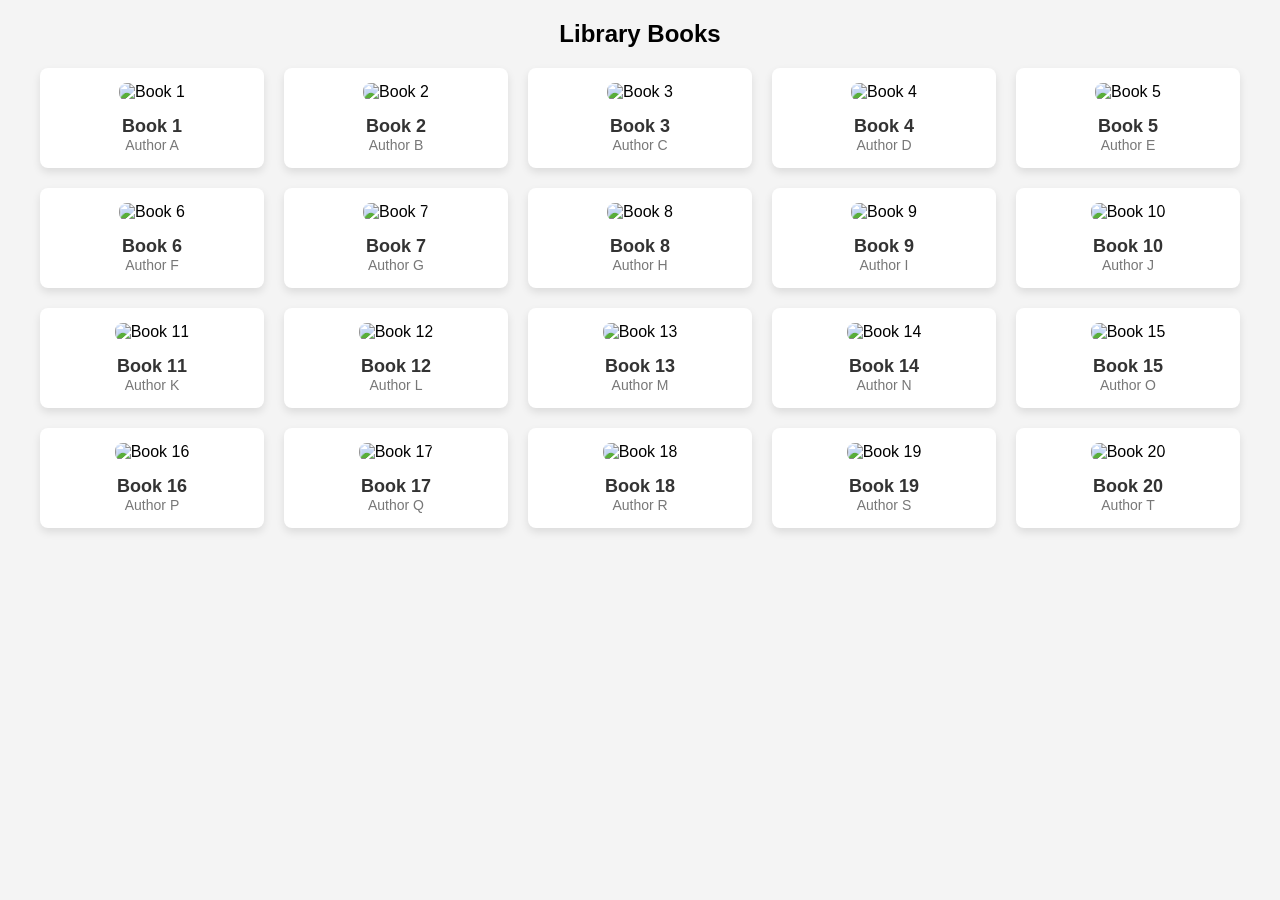
==== library.html @ e71b2ceb "Update and rename index2.html to library.html" ====
<!DOCTYPE html>
<html lang="en">
<head>
    <meta charset="UTF-8">
    <meta name="viewport" content="width=device-width, initial-scale=1.0">
    <title>Library Books</title>
    <!-- Embedded CSS -->
    <style>
        * {
            margin: 0;
            padding: 0;
            box-sizing: border-box;
        }

        body {
            font-family: Arial, sans-serif;
            background-color: #f4f4f4;
            padding: 20px;
        }

        .library-container {
            max-width: 1200px;
            margin: 0 auto;
        }

        h2 {
            text-align: center;
            margin-bottom: 20px;
        }

        .book-grid {
            display: grid;
            grid-template-columns: repeat(auto-fill, minmax(200px, 1fr));
            gap: 20px;
        }

        .book-item {
            background-color: white;
            border-radius: 8px;
            padding: 15px;
            box-shadow: 0 4px 8px rgba(0, 0, 0, 0.1);
            text-align: center;
        }

        .book-item img {
            width: 100%;
            height: 250px;
            object-fit: cover;
            border-radius: 8px;
        }

        .book-item h3 {
            margin-top: 15px;
            font-size: 18px;
            color: #333;
        }

        .book-item p {
            font-size: 14px;
            color: #777;
        }
    </style>
</head>
<body>
    <div class="library-container">
        <h2>Library Books</h2>
        <div class="book-grid" id="bookGrid">
            <!-- Book items will be generated here -->
        </div>
    </div>

    <!-- Embedded JavaScript -->
    <script>
        const books = [
            { title: "Book 1", author: "Author A" },
            { title: "Book 2", author: "Author B" },
            { title: "Book 3", author: "Author C" },
            { title: "Book 4", author: "Author D" },
            { title: "Book 5", author: "Author E" },
            { title: "Book 6", author: "Author F" },
            { title: "Book 7", author: "Author G" },
            { title: "Book 8", author: "Author H" },
            { title: "Book 9", author: "Author I" },
            { title: "Book 10", author: "Author J" },
            { title: "Book 11", author: "Author K" },
            { title: "Book 12", author: "Author L" },
            { title: "Book 13", author: "Author M" },
            { title: "Book 14", author: "Author N" },
            { title: "Book 15", author: "Author O" },
            { title: "Book 16", author: "Author P" },
            { title: "Book 17", author: "Author Q" },
            { title: "Book 18", author: "Author R" },
            { title: "Book 19", author: "Author S" },
            { title: "Book 20", author: "Author T" }
        ];

        const bookGrid = document.getElementById("bookGrid");

        books.forEach((book, index) => {
            const bookItem = document.createElement("div");
            bookItem.classList.add("book-item");

            // Generate a random AI-generated cover image
            const imageUrl = `https://picsum.photos/200/300?random=${index}`;

            bookItem.innerHTML = `
                <img src="${imageUrl}" alt="${book.title}">
                <h3>${book.title}</h3>
                <p>${book.author}</p>
            `;

            bookGrid.appendChild(bookItem);
        });
    </script>
</body>
</html>
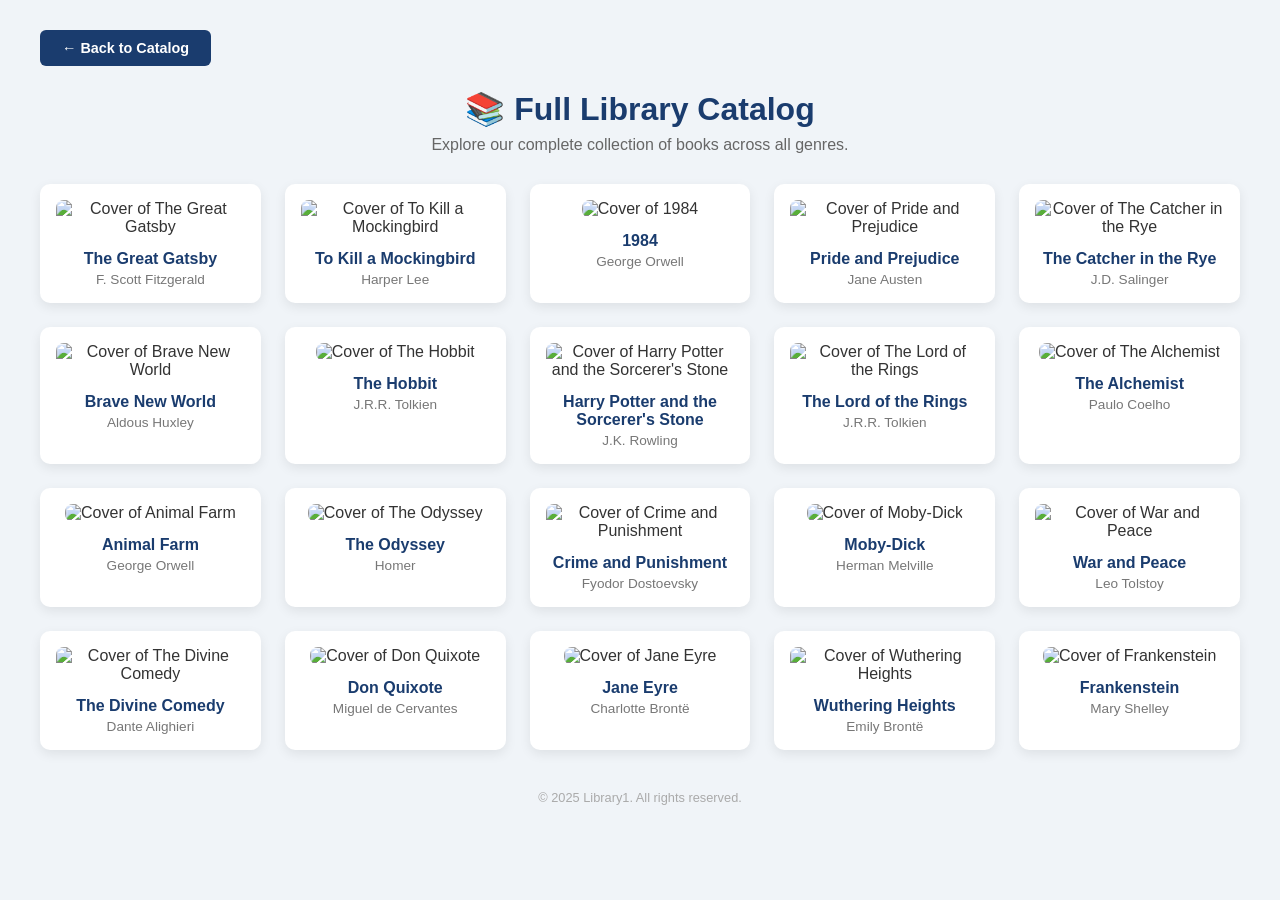
==== commit a5bace97: "Changes before error encountered Co-authored-by: Sudeep5363 <142788797+Sudeep5363@users.noreply.gith" ====
--- a/library.html
+++ b/library.html
@@ -3,45 +3,98 @@
 <head>
     <meta charset="UTF-8">
     <meta name="viewport" content="width=device-width, initial-scale=1.0">
-    <title>Library Books</title>
-    <!-- Embedded CSS -->
+    <title>Library — Full Catalog</title>
+
+    <!-- ================================================
+         Styles: Full Library Catalog — library.html
+         ================================================ -->
     <style>
+        /* Reset default browser margins and use border-box sizing */
         * {
             margin: 0;
             padding: 0;
             box-sizing: border-box;
         }
 
+        /* Base page styles */
         body {
-            font-family: Arial, sans-serif;
-            background-color: #f4f4f4;
-            padding: 20px;
-        }
-
+            font-family: 'Segoe UI', Arial, sans-serif;
+            background-color: #f0f4f8;
+            color: #333;
+            padding: 30px 20px;
+            min-height: 100vh;
+        }
+
+        /* Centered page wrapper with a max width */
         .library-container {
             max-width: 1200px;
             margin: 0 auto;
         }
 
-        h2 {
+        /* Page header */
+        .library-header {
             text-align: center;
-            margin-bottom: 20px;
-        }
-
+            margin-bottom: 30px;
+        }
+
+        .library-header h1 {
+            font-size: 2rem;
+            color: #1a3c6e;
+            margin-bottom: 8px;
+        }
+
+        .library-header p {
+            font-size: 1rem;
+            color: #666;
+        }
+
+        /* Navigation bar at the top of the page */
+        .nav-bar {
+            display: flex;
+            justify-content: flex-start;
+            margin-bottom: 24px;
+        }
+
+        /* Back link in the nav bar */
+        .nav-bar a {
+            text-decoration: none;
+            color: #fff;
+            background-color: #1a3c6e;
+            padding: 10px 22px;
+            border-radius: 6px;
+            font-weight: 600;
+            font-size: 0.9rem;
+            transition: background-color 0.2s ease;
+        }
+
+        .nav-bar a:hover {
+            background-color: #122b50;
+        }
+
+        /* Responsive grid for book cards */
         .book-grid {
             display: grid;
             grid-template-columns: repeat(auto-fill, minmax(200px, 1fr));
-            gap: 20px;
-        }
-
+            gap: 24px;
+        }
+
+        /* Individual book card */
         .book-item {
-            background-color: white;
-            border-radius: 8px;
-            padding: 15px;
-            box-shadow: 0 4px 8px rgba(0, 0, 0, 0.1);
+            background-color: #fff;
+            border-radius: 10px;
+            padding: 16px;
+            box-shadow: 0 4px 12px rgba(0, 0, 0, 0.08);
             text-align: center;
-        }
-
+            transition: transform 0.2s ease, box-shadow 0.2s ease;
+        }
+
+        /* Lift card on hover for an interactive feel */
+        .book-item:hover {
+            transform: translateY(-4px);
+            box-shadow: 0 8px 20px rgba(0, 0, 0, 0.12);
+        }
+
+        /* Book cover image */
         .book-item img {
             width: 100%;
             height: 250px;
@@ -49,68 +102,122 @@
             border-radius: 8px;
         }
 
+        /* Book title */
         .book-item h3 {
-            margin-top: 15px;
-            font-size: 18px;
-            color: #333;
-        }
-
+            margin-top: 14px;
+            font-size: 1rem;
+            color: #1a3c6e;
+            font-weight: 700;
+        }
+
+        /* Author name */
         .book-item p {
-            font-size: 14px;
+            margin-top: 4px;
+            font-size: 0.85rem;
             color: #777;
+        }
+
+        /* Footer */
+        .library-footer {
+            text-align: center;
+            margin-top: 40px;
+            font-size: 0.8rem;
+            color: #aaa;
         }
     </style>
 </head>
 <body>
+
     <div class="library-container">
-        <h2>Library Books</h2>
-        <div class="book-grid" id="bookGrid">
-            <!-- Book items will be generated here -->
-        </div>
+
+        <!-- Navigation: back to main catalog -->
+        <nav class="nav-bar">
+            <a href="index.html">&larr; Back to Catalog</a>
+        </nav>
+
+        <!-- Page header -->
+        <header class="library-header">
+            <h1>📚 Full Library Catalog</h1>
+            <p>Explore our complete collection of books across all genres.</p>
+        </header>
+
+        <!-- Book grid — cards are injected dynamically by JavaScript below -->
+        <main>
+            <div class="book-grid" id="bookGrid">
+                <!-- Book cards are rendered here by the script -->
+            </div>
+        </main>
+
+        <!-- Page footer -->
+        <footer class="library-footer">
+            <p>&copy; 2025 Library1. All rights reserved.</p>
+        </footer>
+
     </div>
 
-    <!-- Embedded JavaScript -->
+    <!-- ================================================
+         Script: Render the full book catalog dynamically
+         ================================================ -->
     <script>
+        /**
+         * Full book catalog data.
+         * Each entry contains a title and author name.
+         * Covers are fetched from picsum.photos using the loop index as a seed
+         * so each book consistently displays the same placeholder image.
+         */
         const books = [
-            { title: "Book 1", author: "Author A" },
-            { title: "Book 2", author: "Author B" },
-            { title: "Book 3", author: "Author C" },
-            { title: "Book 4", author: "Author D" },
-            { title: "Book 5", author: "Author E" },
-            { title: "Book 6", author: "Author F" },
-            { title: "Book 7", author: "Author G" },
-            { title: "Book 8", author: "Author H" },
-            { title: "Book 9", author: "Author I" },
-            { title: "Book 10", author: "Author J" },
-            { title: "Book 11", author: "Author K" },
-            { title: "Book 12", author: "Author L" },
-            { title: "Book 13", author: "Author M" },
-            { title: "Book 14", author: "Author N" },
-            { title: "Book 15", author: "Author O" },
-            { title: "Book 16", author: "Author P" },
-            { title: "Book 17", author: "Author Q" },
-            { title: "Book 18", author: "Author R" },
-            { title: "Book 19", author: "Author S" },
-            { title: "Book 20", author: "Author T" }
+            { title: "The Great Gatsby",              author: "F. Scott Fitzgerald"  },
+            { title: "To Kill a Mockingbird",         author: "Harper Lee"           },
+            { title: "1984",                          author: "George Orwell"        },
+            { title: "Pride and Prejudice",           author: "Jane Austen"          },
+            { title: "The Catcher in the Rye",        author: "J.D. Salinger"        },
+            { title: "Brave New World",               author: "Aldous Huxley"        },
+            { title: "The Hobbit",                    author: "J.R.R. Tolkien"       },
+            { title: "Harry Potter and the Sorcerer's Stone", author: "J.K. Rowling" },
+            { title: "The Lord of the Rings",         author: "J.R.R. Tolkien"       },
+            { title: "The Alchemist",                 author: "Paulo Coelho"         },
+            { title: "Animal Farm",                   author: "George Orwell"        },
+            { title: "The Odyssey",                   author: "Homer"                },
+            { title: "Crime and Punishment",          author: "Fyodor Dostoevsky"    },
+            { title: "Moby-Dick",                     author: "Herman Melville"      },
+            { title: "War and Peace",                 author: "Leo Tolstoy"          },
+            { title: "The Divine Comedy",             author: "Dante Alighieri"      },
+            { title: "Don Quixote",                   author: "Miguel de Cervantes"  },
+            { title: "Jane Eyre",                     author: "Charlotte Brontë"     },
+            { title: "Wuthering Heights",             author: "Emily Brontë"         },
+            { title: "Frankenstein",                  author: "Mary Shelley"         }
         ];
 
-        const bookGrid = document.getElementById("bookGrid");
-
-        books.forEach((book, index) => {
-            const bookItem = document.createElement("div");
-            bookItem.classList.add("book-item");
-
-            // Generate a random AI-generated cover image
-            const imageUrl = `https://picsum.photos/200/300?random=${index}`;
-
-            bookItem.innerHTML = `
-                <img src="${imageUrl}" alt="${book.title}">
-                <h3>${book.title}</h3>
-                <p>${book.author}</p>
-            `;
-
-            bookGrid.appendChild(bookItem);
-        });
+        /**
+         * Renders all book cards into the #bookGrid container.
+         * Each card displays a placeholder cover image, the book title,
+         * and the author's name.
+         */
+        function renderBooks() {
+            const bookGrid = document.getElementById("bookGrid");
+
+            books.forEach((book, index) => {
+                // Create the card wrapper element
+                const bookItem = document.createElement("div");
+                bookItem.classList.add("book-item");
+
+                // Use a consistent placeholder image; seed by index for variety
+                const imageUrl = `https://picsum.photos/200/300?random=${index + 1}`;
+
+                // Build the card's inner HTML
+                bookItem.innerHTML = `
+                    <img src="${imageUrl}" alt="Cover of ${book.title}">
+                    <h3>${book.title}</h3>
+                    <p>${book.author}</p>
+                `;
+
+                bookGrid.appendChild(bookItem);
+            });
+        }
+
+        // Initialise the catalog when the page loads
+        renderBooks();
     </script>
+
 </body>
 </html>
